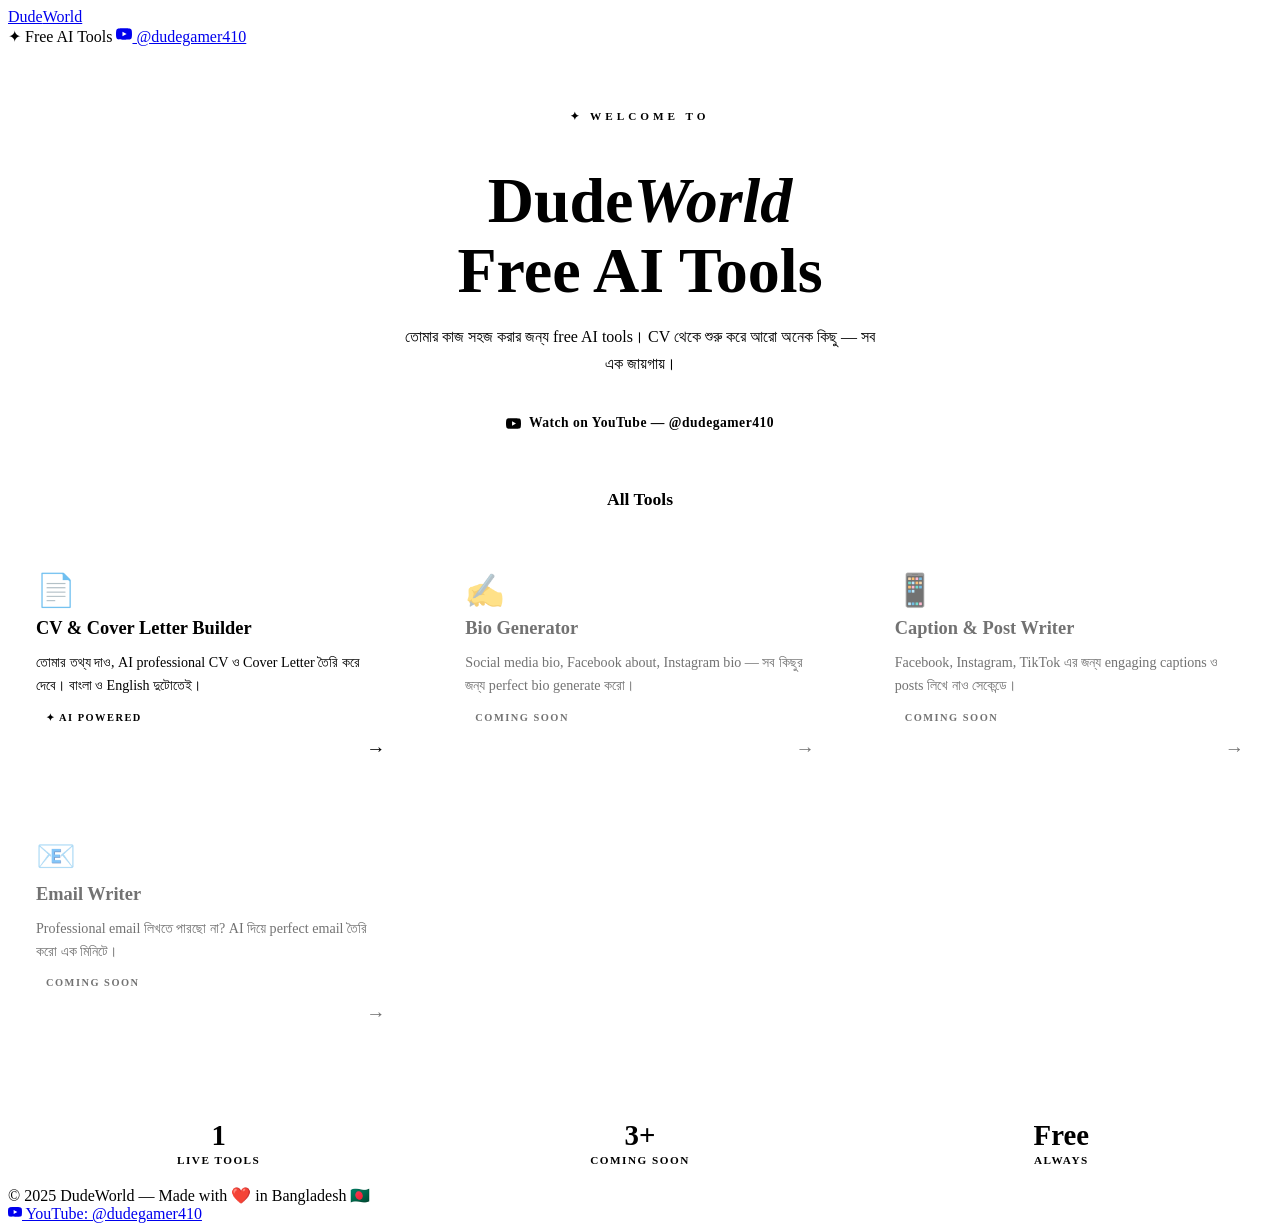
==== index.html @ c329ba4e "২৫/৩/২০২৬ -02 Yo" ====
<!DOCTYPE html>
<html lang="en">
<head>
<meta charset="UTF-8">
<meta name="viewport" content="width=device-width, initial-scale=1.0">
<title>Dude World — Free AI Tools</title>
<link rel="stylesheet" href="assets/style.css">
<style>
/* ── HOMEPAGE ONLY STYLES ── */

.hero {
  text-align: center;
  padding: 64px 20px 48px;
  animation: dw-fadeDown 0.7s ease both;
}

.hero-eyebrow {
  font-size: 0.7rem;
  font-weight: 600;
  letter-spacing: 4px;
  text-transform: uppercase;
  color: var(--muted);
  margin-bottom: 16px;
}

.hero h1 {
  font-family: 'Playfair Display', serif;
  font-size: clamp(2.4rem, 6vw, 4rem);
  font-weight: 900;
  line-height: 1.1;
  margin-bottom: 16px;
}

.hero h1 em {
  color: var(--gold);
  font-style: italic;
}

.hero-sub {
  color: var(--muted);
  font-size: 1rem;
  max-width: 480px;
  margin: 0 auto 28px;
  line-height: 1.7;
}

.hero-yt {
  display: inline-flex;
  align-items: center;
  gap: 8px;
  border: 2px solid var(--ink);
  padding: 10px 22px;
  font-size: 0.85rem;
  font-weight: 600;
  color: var(--ink);
  text-decoration: none;
  transition: all 0.2s;
  letter-spacing: 0.5px;
}
.hero-yt:hover { background: var(--ink); color: var(--gold); }
.hero-yt svg { flex-shrink: 0; }

/* ── DIVIDER ── */
.divider {
  display: flex;
  align-items: center;
  gap: 16px;
  margin: 0 0 36px;
  animation: dw-fadeUp 0.5s 0.2s ease both;
}
.divider-line { flex: 1; height: 2px; background: var(--ink); }
.divider-text {
  font-family: 'Playfair Display', serif;
  font-size: 1.1rem;
  font-weight: 700;
  white-space: nowrap;
}

/* ── TOOLS GRID ── */
.tools-grid {
  display: grid;
  grid-template-columns: repeat(auto-fill, minmax(300px, 1fr));
  gap: 24px;
  animation: dw-fadeUp 0.6s 0.3s ease both;
}

.tool-card {
  background: var(--paper);
  border: 2px solid var(--ink);
  box-shadow: 5px 5px 0 var(--ink);
  padding: 28px;
  text-decoration: none;
  color: var(--ink);
  display: flex;
  flex-direction: column;
  gap: 12px;
  transition: all 0.2s;
  position: relative;
  overflow: hidden;
}

.tool-card::after {
  content: '';
  position: absolute;
  bottom: 0; left: 0; right: 0;
  height: 3px;
  background: var(--gold);
  transform: scaleX(0);
  transition: transform 0.25s;
  transform-origin: left;
}

.tool-card:hover {
  transform: translate(-3px, -3px);
  box-shadow: 8px 8px 0 var(--ink);
}
.tool-card:hover::after { transform: scaleX(1); }

.tool-icon {
  font-size: 2rem;
  line-height: 1;
}

.tool-name {
  font-family: 'Playfair Display', serif;
  font-size: 1.15rem;
  font-weight: 700;
}

.tool-desc {
  font-size: 0.88rem;
  color: var(--muted);
  line-height: 1.6;
  flex: 1;
}

.tool-tag {
  display: inline-block;
  background: var(--gold-light);
  border: 1px solid var(--gold);
  font-size: 0.65rem;
  font-weight: 600;
  letter-spacing: 1.5px;
  text-transform: uppercase;
  padding: 3px 10px;
  color: var(--ink);
  width: fit-content;
}

.tool-arrow {
  font-size: 1.2rem;
  color: var(--gold);
  align-self: flex-end;
  transition: transform 0.2s;
}
.tool-card:hover .tool-arrow { transform: translateX(4px); }

/* ── COMING SOON CARD ── */
.tool-card.coming-soon {
  opacity: 0.55;
  cursor: default;
  pointer-events: none;
}
.tool-card.coming-soon .tool-tag {
  background: var(--border);
  border-color: var(--border);
}

/* ── STATS BAR ── */
.stats-bar {
  display: flex;
  border: 2px solid var(--ink);
  margin: 48px 0 0;
  animation: dw-fadeUp 0.6s 0.4s ease both;
  background: var(--paper);
}

.stat-item {
  flex: 1;
  padding: 20px;
  text-align: center;
  border-right: 2px solid var(--ink);
}
.stat-item:last-child { border-right: none; }

.stat-num {
  font-family: 'Playfair Display', serif;
  font-size: 1.8rem;
  font-weight: 900;
  color: var(--gold);
  line-height: 1;
  margin-bottom: 4px;
}

.stat-label {
  font-size: 0.7rem;
  font-weight: 600;
  text-transform: uppercase;
  letter-spacing: 1.5px;
  color: var(--muted);
}

@media (max-width: 500px) {
  .stats-bar { flex-direction: column; }
  .stat-item { border-right: none; border-bottom: 2px solid var(--ink); }
  .stat-item:last-child { border-bottom: none; }
}
</style>
</head>
<body>

<!-- HEADER -->
<header class="dw-header">
  <a href="index.html" class="dw-logo">Dude<span>World</span></a>
  <div class="dw-header-right">
    <span class="dw-badge">✦ Free AI Tools</span>
    <a href="https://youtube.com/@dudegamer410" target="_blank" class="dw-yt-link">
      <svg width="16" height="16" viewBox="0 0 24 24" fill="currentColor"><path d="M23.5 6.2a3 3 0 0 0-2.1-2.1C19.5 3.5 12 3.5 12 3.5s-7.5 0-9.4.6A3 3 0 0 0 .5 6.2C0 8.1 0 12 0 12s0 3.9.6 5.8a3 3 0 0 0 2.1 2.1c1.9.6 9.3.6 9.3.6s7.5 0 9.4-.6a3 3 0 0 0 2.1-2.1C24 15.9 24 12 24 12s0-3.9-.5-5.8zM9.7 15.5V8.5l6.3 3.5-6.3 3.5z"/></svg>
      @dudegamer410
    </a>
  </div>
</header>

<!-- HERO -->
<div class="hero">
  <div class="hero-eyebrow">✦ Welcome to</div>
  <h1>Dude<em>World</em><br>Free AI Tools</h1>
  <p class="hero-sub">তোমার কাজ সহজ করার জন্য free AI tools। CV থেকে শুরু করে আরো অনেক কিছু — সব এক জায়গায়।</p>
  <a href="https://youtube.com/@dudegamer410" target="_blank" class="hero-yt">
    <svg width="15" height="15" viewBox="0 0 24 24" fill="currentColor"><path d="M23.5 6.2a3 3 0 0 0-2.1-2.1C19.5 3.5 12 3.5 12 3.5s-7.5 0-9.4.6A3 3 0 0 0 .5 6.2C0 8.1 0 12 0 12s0 3.9.6 5.8a3 3 0 0 0 2.1 2.1c1.9.6 9.3.6 9.3.6s7.5 0 9.4-.6a3 3 0 0 0 2.1-2.1C24 15.9 24 12 24 12s0-3.9-.5-5.8zM9.7 15.5V8.5l6.3 3.5-6.3 3.5z"/></svg>
    Watch on YouTube — @dudegamer410
  </a>
</div>

<div class="dw-container">

  <!-- TOOLS HEADING -->
  <div class="divider">
    <div class="divider-line"></div>
    <div class="divider-text">All Tools</div>
    <div class="divider-line"></div>
  </div>

  <!-- TOOLS GRID -->
  <!-- ════════════════════════════════════════════════════
       নতুন tool add করতে চাইলে নিচের একটা tool-card
       copy করো, href, icon, name, desc পরিবর্তন করো।
       ব্যস — কাজ শেষ!
  ════════════════════════════════════════════════════ -->
  <div class="tools-grid">

    <!-- ── TOOL 1: CV Builder ── -->
    <a href="tools/cv-builder.html" class="tool-card">
      <div class="tool-icon">📄</div>
      <div class="tool-name">CV & Cover Letter Builder</div>
      <div class="tool-desc">তোমার তথ্য দাও, AI professional CV ও Cover Letter তৈরি করে দেবে। বাংলা ও English দুটোতেই।</div>
      <div class="tool-tag">✦ AI Powered</div>
      <div class="tool-arrow">→</div>
    </a>

    <!-- ── TOOL 2: Coming Soon ── -->
    <div class="tool-card coming-soon">
      <div class="tool-icon">✍️</div>
      <div class="tool-name">Bio Generator</div>
      <div class="tool-desc">Social media bio, Facebook about, Instagram bio — সব কিছুর জন্য perfect bio generate করো।</div>
      <div class="tool-tag">Coming Soon</div>
      <div class="tool-arrow">→</div>
    </div>

    <!-- ── TOOL 3: Coming Soon ── -->
    <div class="tool-card coming-soon">
      <div class="tool-icon">📱</div>
      <div class="tool-name">Caption & Post Writer</div>
      <div class="tool-desc">Facebook, Instagram, TikTok এর জন্য engaging captions ও posts লিখে নাও সেকেন্ডে।</div>
      <div class="tool-tag">Coming Soon</div>
      <div class="tool-arrow">→</div>
    </div>

    <!-- ── TOOL 4: Coming Soon ── -->
    <div class="tool-card coming-soon">
      <div class="tool-icon">📧</div>
      <div class="tool-name">Email Writer</div>
      <div class="tool-desc">Professional email লিখতে পারছো না? AI দিয়ে perfect email তৈরি করো এক মিনিটে।</div>
      <div class="tool-tag">Coming Soon</div>
      <div class="tool-arrow">→</div>
    </div>

  </div>
  <!-- ── END TOOLS GRID ── -->

  <!-- STATS -->
  <div class="stats-bar">
    <div class="stat-item">
      <div class="stat-num">1</div>
      <div class="stat-label">Live Tools</div>
    </div>
    <div class="stat-item">
      <div class="stat-num">3+</div>
      <div class="stat-label">Coming Soon</div>
    </div>
    <div class="stat-item">
      <div class="stat-num">Free</div>
      <div class="stat-label">Always</div>
    </div>
  </div>

</div>

<!-- FOOTER -->
<footer class="dw-footer">
  <div class="dw-footer-copy">© 2025 DudeWorld — Made with ❤️ in Bangladesh 🇧🇩</div>
  <a href="https://youtube.com/@dudegamer410" target="_blank" class="dw-footer-yt">
    <svg width="14" height="14" viewBox="0 0 24 24" fill="currentColor"><path d="M23.5 6.2a3 3 0 0 0-2.1-2.1C19.5 3.5 12 3.5 12 3.5s-7.5 0-9.4.6A3 3 0 0 0 .5 6.2C0 8.1 0 12 0 12s0 3.9.6 5.8a3 3 0 0 0 2.1 2.1c1.9.6 9.3.6 9.3.6s7.5 0 9.4-.6a3 3 0 0 0 2.1-2.1C24 15.9 24 12 24 12s0-3.9-.5-5.8zM9.7 15.5V8.5l6.3 3.5-6.3 3.5z"/></svg>
    YouTube: @dudegamer410
  </a>
</footer>

</body>
</html>
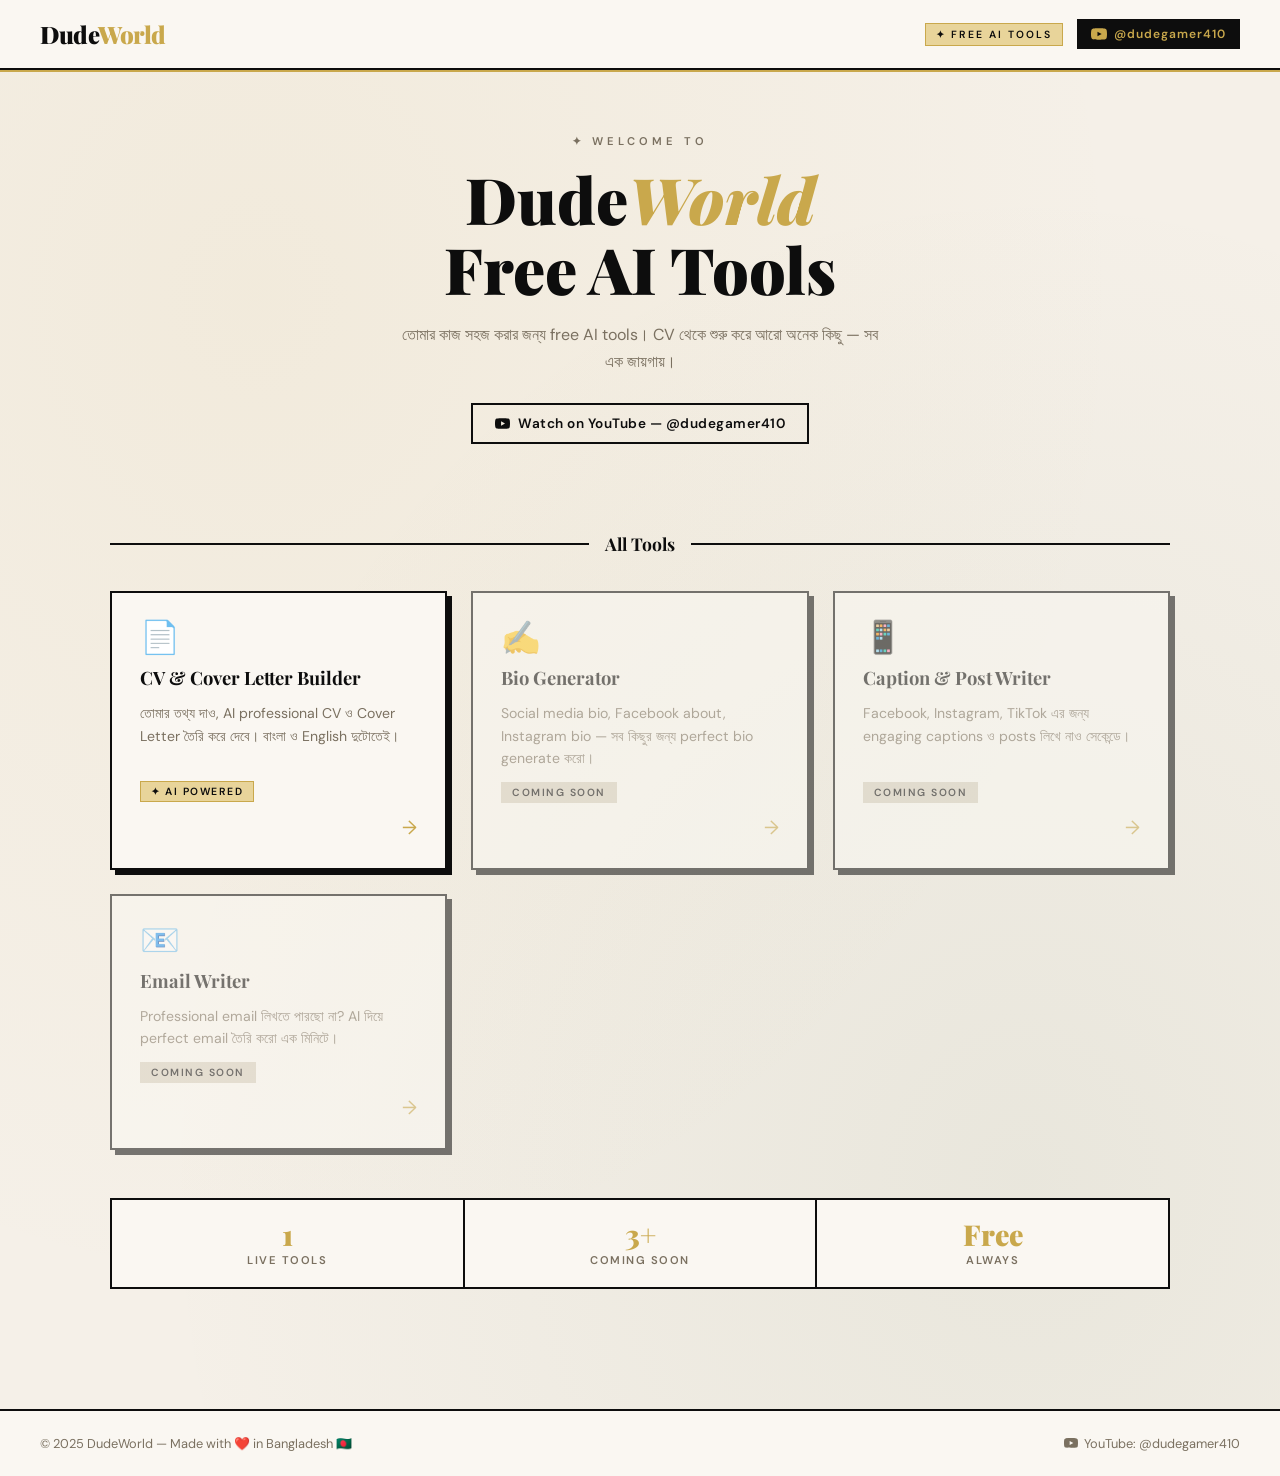
==== commit 68e15fcf: "Try 03 Plz plz" ====
--- a/index.html
+++ b/index.html
@@ -4,16 +4,134 @@
 <meta charset="UTF-8">
 <meta name="viewport" content="width=device-width, initial-scale=1.0">
 <title>Dude World — Free AI Tools</title>
-<link rel="stylesheet" href="assets/style.css">
+<link href="https://fonts.googleapis.com/css2?family=Playfair+Display:wght@400;700;900&family=DM+Sans:wght@300;400;500;600&display=swap" rel="stylesheet">
 <style>
-/* ── HOMEPAGE ONLY STYLES ── */
-
+
+/* ── VARIABLES ── */
+:root {
+  --ink:        #0d0d0d;
+  --cream:      #f5f0e8;
+  --gold:       #c9a84c;
+  --gold-light: #e8d49a;
+  --rust:       #b85c38;
+  --sage:       #4a6741;
+  --paper:      #faf7f2;
+  --border:     #d8cfc0;
+  --muted:      #7a7060;
+}
+
+/* ── RESET ── */
+* { box-sizing: border-box; margin: 0; padding: 0; }
+
+/* ── BODY ── */
+body {
+  font-family: 'DM Sans', sans-serif;
+  background: var(--cream);
+  color: var(--ink);
+  min-height: 100vh;
+  background-image:
+    radial-gradient(ellipse at 20% 20%, rgba(201,168,76,0.08) 0%, transparent 60%),
+    radial-gradient(ellipse at 80% 80%, rgba(74,103,65,0.07) 0%, transparent 60%);
+}
+
+/* ── HEADER ── */
+.dw-header {
+  border-bottom: 2px solid var(--ink);
+  padding: 18px 40px;
+  display: flex;
+  align-items: center;
+  justify-content: space-between;
+  background: var(--paper);
+  position: sticky;
+  top: 0;
+  z-index: 100;
+  box-shadow: 0 2px 0 var(--gold);
+  flex-wrap: wrap;
+  gap: 10px;
+}
+.dw-logo {
+  font-family: 'Playfair Display', serif;
+  font-size: 1.5rem;
+  font-weight: 900;
+  letter-spacing: -0.5px;
+  text-decoration: none;
+  color: var(--ink);
+}
+.dw-logo span { color: var(--gold); }
+.dw-header-right { display: flex; align-items: center; gap: 14px; flex-wrap: wrap; }
+.dw-yt-link {
+  display: flex;
+  align-items: center;
+  gap: 7px;
+  background: var(--ink);
+  color: var(--gold);
+  text-decoration: none;
+  font-size: 0.75rem;
+  font-weight: 600;
+  letter-spacing: 1px;
+  padding: 7px 14px;
+  transition: all 0.2s;
+}
+.dw-yt-link:hover { background: var(--gold); color: var(--ink); }
+.dw-yt-link svg { flex-shrink: 0; }
+.dw-badge {
+  background: var(--gold-light);
+  color: var(--ink);
+  font-size: 0.65rem;
+  font-weight: 600;
+  letter-spacing: 2px;
+  padding: 4px 10px;
+  border: 1px solid var(--gold);
+  text-transform: uppercase;
+}
+
+/* ── FOOTER ── */
+.dw-footer {
+  border-top: 2px solid var(--ink);
+  padding: 24px 40px;
+  display: flex;
+  align-items: center;
+  justify-content: space-between;
+  background: var(--paper);
+  margin-top: 80px;
+  flex-wrap: wrap;
+  gap: 12px;
+}
+.dw-footer-copy { font-size: 0.8rem; color: var(--muted); }
+.dw-footer-yt {
+  display: flex;
+  align-items: center;
+  gap: 6px;
+  font-size: 0.8rem;
+  color: var(--muted);
+  text-decoration: none;
+  transition: color 0.2s;
+}
+.dw-footer-yt:hover { color: var(--ink); }
+
+/* ── CONTAINER ── */
+.dw-container {
+  max-width: 1100px;
+  margin: 0 auto;
+  padding: 40px 20px;
+}
+
+/* ── ANIMATIONS ── */
+@keyframes dw-fadeDown {
+  from { opacity: 0; transform: translateY(-20px); }
+  to   { opacity: 1; transform: translateY(0); }
+}
+@keyframes dw-fadeUp {
+  from { opacity: 0; transform: translateY(20px); }
+  to   { opacity: 1; transform: translateY(0); }
+}
+
+/* ── HERO ── */
 .hero {
   text-align: center;
   padding: 64px 20px 48px;
   animation: dw-fadeDown 0.7s ease both;
 }
-
 .hero-eyebrow {
   font-size: 0.7rem;
   font-weight: 600;
@@ -22,7 +140,6 @@
   color: var(--muted);
   margin-bottom: 16px;
 }
-
 .hero h1 {
   font-family: 'Playfair Display', serif;
   font-size: clamp(2.4rem, 6vw, 4rem);
@@ -30,12 +147,7 @@
   line-height: 1.1;
   margin-bottom: 16px;
 }
-
-.hero h1 em {
-  color: var(--gold);
-  font-style: italic;
-}
-
+.hero h1 em { color: var(--gold); font-style: italic; }
 .hero-sub {
   color: var(--muted);
   font-size: 1rem;
@@ -43,7 +155,6 @@
   margin: 0 auto 28px;
   line-height: 1.7;
 }
-
 .hero-yt {
   display: inline-flex;
   align-items: center;
@@ -83,7 +194,6 @@
   gap: 24px;
   animation: dw-fadeUp 0.6s 0.3s ease both;
 }
-
 .tool-card {
   background: var(--paper);
   border: 2px solid var(--ink);
@@ -98,7 +208,6 @@
   position: relative;
   overflow: hidden;
 }
-
 .tool-card::after {
   content: '';
   position: absolute;
@@ -109,31 +218,11 @@
   transition: transform 0.25s;
   transform-origin: left;
 }
-
-.tool-card:hover {
-  transform: translate(-3px, -3px);
-  box-shadow: 8px 8px 0 var(--ink);
-}
+.tool-card:hover { transform: translate(-3px,-3px); box-shadow: 8px 8px 0 var(--ink); }
 .tool-card:hover::after { transform: scaleX(1); }
-
-.tool-icon {
-  font-size: 2rem;
-  line-height: 1;
-}
-
-.tool-name {
-  font-family: 'Playfair Display', serif;
-  font-size: 1.15rem;
-  font-weight: 700;
-}
-
-.tool-desc {
-  font-size: 0.88rem;
-  color: var(--muted);
-  line-height: 1.6;
-  flex: 1;
-}
-
+.tool-icon { font-size: 2rem; line-height: 1; }
+.tool-name { font-family: 'Playfair Display', serif; font-size: 1.15rem; font-weight: 700; }
+.tool-desc { font-size: 0.88rem; color: var(--muted); line-height: 1.6; flex: 1; }
 .tool-tag {
   display: inline-block;
   background: var(--gold-light);
@@ -146,25 +235,12 @@
   color: var(--ink);
   width: fit-content;
 }
-
-.tool-arrow {
-  font-size: 1.2rem;
-  color: var(--gold);
-  align-self: flex-end;
-  transition: transform 0.2s;
-}
+.tool-arrow { font-size: 1.2rem; color: var(--gold); align-self: flex-end; transition: transform 0.2s; }
 .tool-card:hover .tool-arrow { transform: translateX(4px); }
 
-/* ── COMING SOON CARD ── */
-.tool-card.coming-soon {
-  opacity: 0.55;
-  cursor: default;
-  pointer-events: none;
-}
-.tool-card.coming-soon .tool-tag {
-  background: var(--border);
-  border-color: var(--border);
-}
+/* ── COMING SOON ── */
+.tool-card.coming-soon { opacity: 0.55; cursor: default; pointer-events: none; }
+.tool-card.coming-soon .tool-tag { background: var(--border); border-color: var(--border); }
 
 /* ── STATS BAR ── */
 .stats-bar {
@@ -174,15 +250,8 @@
   animation: dw-fadeUp 0.6s 0.4s ease both;
   background: var(--paper);
 }
-
-.stat-item {
-  flex: 1;
-  padding: 20px;
-  text-align: center;
-  border-right: 2px solid var(--ink);
-}
+.stat-item { flex: 1; padding: 20px; text-align: center; border-right: 2px solid var(--ink); }
 .stat-item:last-child { border-right: none; }
-
 .stat-num {
   font-family: 'Playfair Display', serif;
   font-size: 1.8rem;
@@ -191,20 +260,21 @@
   line-height: 1;
   margin-bottom: 4px;
 }
-
-.stat-label {
-  font-size: 0.7rem;
-  font-weight: 600;
-  text-transform: uppercase;
-  letter-spacing: 1.5px;
-  color: var(--muted);
-}
-
+.stat-label { font-size: 0.7rem; font-weight: 600; text-transform: uppercase; letter-spacing: 1.5px; color: var(--muted); }
+
+/* ── RESPONSIVE ── */
+@media (max-width: 600px) {
+  .dw-header { padding: 14px 18px; }
+  .dw-footer { padding: 18px; }
+  .dw-container { padding: 24px 14px; }
+  .dw-logo { font-size: 1.2rem; }
+}
 @media (max-width: 500px) {
   .stats-bar { flex-direction: column; }
   .stat-item { border-right: none; border-bottom: 2px solid var(--ink); }
   .stat-item:last-child { border-bottom: none; }
 }
+
 </style>
 </head>
 <body>
@@ -234,22 +304,20 @@
 
 <div class="dw-container">
 
-  <!-- TOOLS HEADING -->
   <div class="divider">
     <div class="divider-line"></div>
     <div class="divider-text">All Tools</div>
     <div class="divider-line"></div>
   </div>
 
-  <!-- TOOLS GRID -->
-  <!-- ════════════════════════════════════════════════════
-       নতুন tool add করতে চাইলে নিচের একটা tool-card
-       copy করো, href, icon, name, desc পরিবর্তন করো।
-       ব্যস — কাজ শেষ!
-  ════════════════════════════════════════════════════ -->
+  <!-- ═══════════════════════════════════════════════
+       নতুন tool add করতে হলে নিচের একটা tool-card
+       copy করো — href, icon, name, desc বদলাও।
+       ব্যস, কাজ শেষ!
+  ═══════════════════════════════════════════════ -->
   <div class="tools-grid">
 
-    <!-- ── TOOL 1: CV Builder ── -->
+    <!-- TOOL 1: CV Builder (LIVE) -->
     <a href="tools/cv-builder.html" class="tool-card">
       <div class="tool-icon">📄</div>
       <div class="tool-name">CV & Cover Letter Builder</div>
@@ -258,7 +326,7 @@
       <div class="tool-arrow">→</div>
     </a>
 
-    <!-- ── TOOL 2: Coming Soon ── -->
+    <!-- TOOL 2: Coming Soon -->
     <div class="tool-card coming-soon">
       <div class="tool-icon">✍️</div>
       <div class="tool-name">Bio Generator</div>
@@ -267,7 +335,7 @@
       <div class="tool-arrow">→</div>
     </div>
 
-    <!-- ── TOOL 3: Coming Soon ── -->
+    <!-- TOOL 3: Coming Soon -->
     <div class="tool-card coming-soon">
       <div class="tool-icon">📱</div>
       <div class="tool-name">Caption & Post Writer</div>
@@ -276,7 +344,7 @@
       <div class="tool-arrow">→</div>
     </div>
 
-    <!-- ── TOOL 4: Coming Soon ── -->
+    <!-- TOOL 4: Coming Soon -->
     <div class="tool-card coming-soon">
       <div class="tool-icon">📧</div>
       <div class="tool-name">Email Writer</div>
@@ -286,7 +354,6 @@
     </div>
 
   </div>
-  <!-- ── END TOOLS GRID ── -->
 
   <!-- STATS -->
   <div class="stats-bar">
